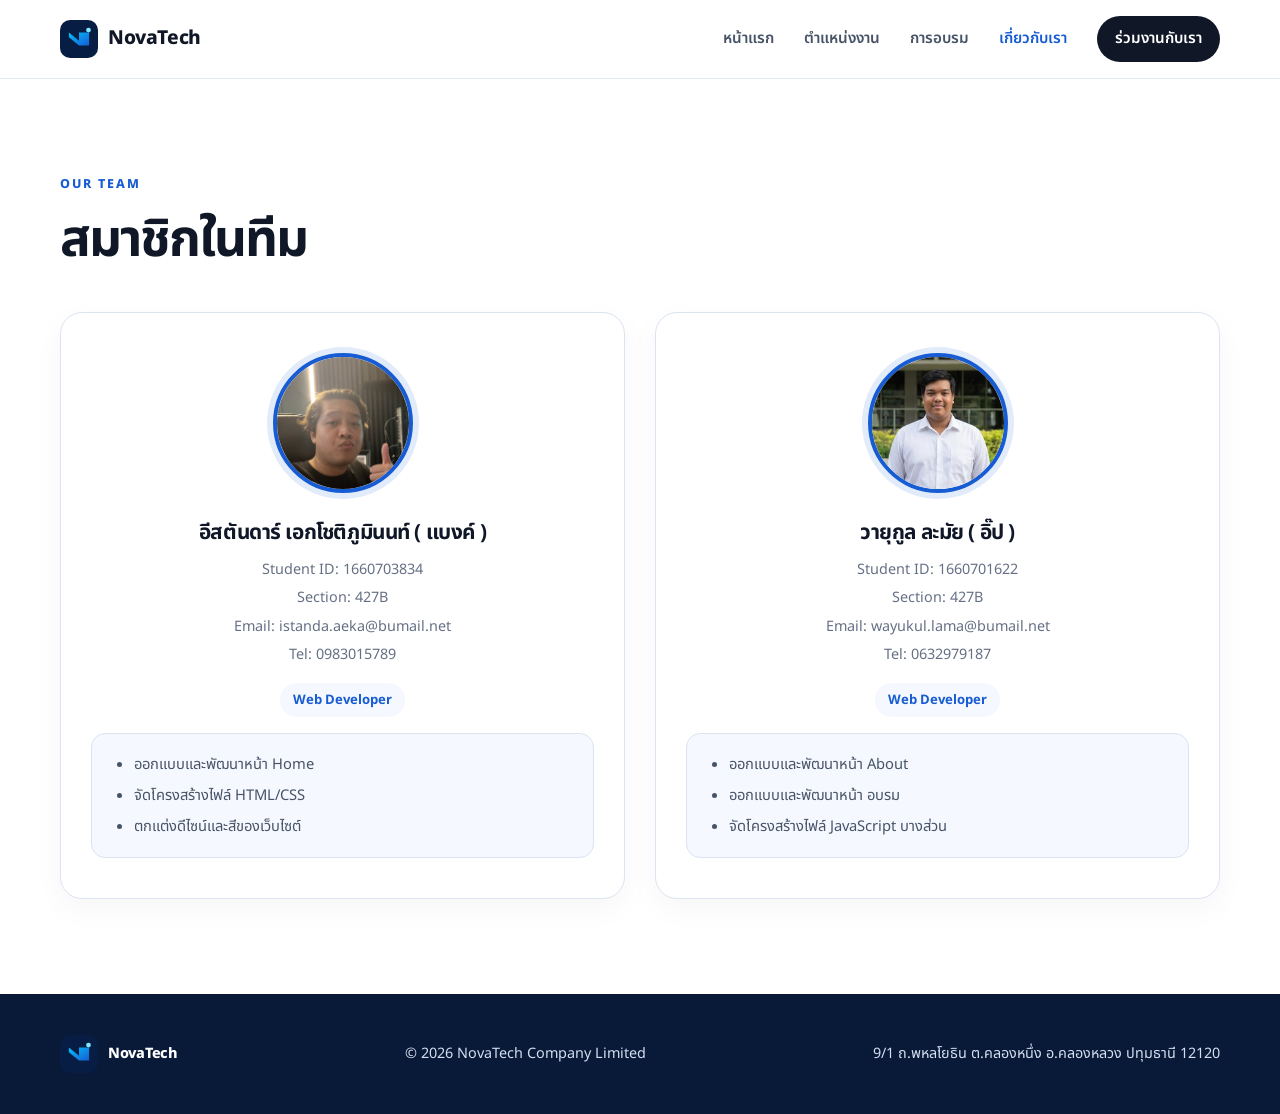
==== about.html @ ec8a16d6 "first commit" ====
<!DOCTYPE html>
<html lang="th">
<head>
  <meta charset="UTF-8">
  <meta name="viewport" content="width=device-width, initial-scale=1.0">
  <meta name="description" content="รู้จักบริษัท NovaTech และวัฒนธรรมการทำงาน">
  <title>เกี่ยวกับเรา | NovaTech Careers</title>
  <link rel="icon" href="images/logo.svg" type="image/svg+xml">
  <link rel="stylesheet" href="css/style.css">
</head>
<body>
  <header class="site-header">
    <nav class="navbar container" aria-label="เมนูหลัก">
      <a class="brand" href="index.html">
        <img src="images/logo.svg" alt="โลโก้ NovaTech">
        <span>NovaTech</span></a>
        <button class="menu-toggle" type="button" aria-expanded="false" aria-controls="main-menu">เมนู</button>
        <div class="nav-links" id="main-menu"><a href="index.html">หน้าแรก</a>
          <a href="jobs.html">ตำแหน่งงาน</a>
          <a href="news.html">การอบรม</a>
          <a class="active" href="about.html">เกี่ยวกับเรา</a>
          <a class="nav-cta" href="jobs.html">ร่วมงานกับเรา</a>
        </div>
      </nav>
    </header>
  <main>
    <section class="section">
  <div class="container">
    <div class="section-heading">
      <div>
        <p class="eyebrow">OUR TEAM</p>
        <h2>สมาชิกในทีม</h2>
      </div>
    </div>

    <div class="members-grid">
      <!-- สมาชิกคนที่ 1 -->
      <article class="member-card">
        <div class="member-avatar">
          <img src="images/Mypic1.jpg" alt="รูปโปรไฟล์ นาย Bank">
        </div>
        <h3>อีสตันดาร์ เอกโชติภูมินนท์ ( แบงค์ )</h3>
        <p class="member-meta">Student ID: 1660703834</p>
        <p class="member-meta">Section: 427B</p>
        <p class="member-meta">Email: istanda.aeka@bumail.net</p>
        <p class="member-meta">Tel: 0983015789</p>
        <div class="member-role">
          <span class="pill">Web Developer</span>
        </div>
        <div class="member-tasks">
          <ul>
            <li>ออกแบบและพัฒนาหน้า Home</li>
            <li>จัดโครงสร้างไฟล์ HTML/CSS</li>
            <li>ตกแต่งดีไซน์และสีของเว็บไซต์</li>
          </ul>
        </div>
      </article>

      <!-- สมาชิกคนที่ 2 -->
      <article class="member-card">
        <div class="member-avatar">
          <img src="images/IPPO1.jpg" alt="รูปโปรไฟล์ นาย IPPO">
        </div>
        <h3>วายุกูล ละมัย ( อิ๊ป )</h3>
        <p class="member-meta">Student ID: 1660701622</p>
        <p class="member-meta">Section: 427B</p>
        <p class="member-meta">Email: wayukul.lama@bumail.net</p>
        <p class="member-meta">Tel: 0632979187</p>
        <div class="member-role">
          <span class="pill">Web Developer</span>
        </div>
        <div class="member-tasks">
          <ul>
            <li>ออกแบบและพัฒนาหน้า About</li>
            <li>ออกแบบและพัฒนาหน้า อบรม</li>
            <li>จัดโครงสร้างไฟล์ JavaScript บางส่วน</li>
          </ul>
        </div>
      </article>
    </div>
  </div>
</section>
</main>
  <footer class="site-footer">
    <div class="container footer-inner">
      <a class="brand light" href="index.html">
        <img src="images/logo.svg" alt="">
        <span>NovaTech</span>
      </a>
      <p>© 2026 NovaTech Company Limited</p>
      <a href="mailto:careers@novatech.co.th">9/1 ถ.พหลโยธิน ต.คลองหนึ่ง อ.คลองหลวง ปทุมธานี 12120</a>
    </div>
  </footer>
</body></html>
---- css/style.css ----
@import url('https://fonts.googleapis.com/css2?family=Noto+Sans+Thai:wght@400;500;600;700;800&display=swap');
:root{--ink:#101828;--muted:#667085;--blue:#175cd3;--blue-dark:#0b3b91;--cyan:#00c2ff;--surface:#f5f8ff;--line:#dbe4f0;--white:#fff;--radius:22px;--shadow:0 22px 60px rgba(19,53,107,.12)}
*{box-sizing:border-box}html{scroll-behavior:smooth}body{margin:0;color:var(--ink);background:#fff;font-family:'Noto Sans Thai',system-ui,sans-serif;font-size:16px;line-height:1.7}a{color:inherit;text-decoration:none}img{display:block;max-width:100%}.container{width:min(1160px,calc(100% - 40px));margin-inline:auto}.site-header{position:sticky;top:0;z-index:20;background:rgba(255,255,255,.94);border-bottom:1px solid rgba(219,228,240,.8);backdrop-filter:blur(16px)}.navbar{height:78px;display:flex;align-items:center;justify-content:space-between}.brand{display:flex;align-items:center;gap:10px;font-size:1.2rem;font-weight:800;letter-spacing:-.02em}.brand img{width:38px;height:38px}.nav-links{display:flex;align-items:center;gap:30px}.nav-links>a{font-size:.95rem;font-weight:600;color:#475467;transition:.2s}.nav-links>a:hover,.nav-links>a.active{color:var(--blue)}.nav-cta{padding:10px 18px;background:var(--ink);color:#fff!important;border-radius:99px}.menu-toggle{display:none;border:1px solid var(--line);background:#fff;border-radius:10px;padding:8px 12px;font:inherit}.hero{min-height:680px;display:grid;grid-template-columns:1.03fr .97fr;align-items:center;gap:60px;padding-block:70px}.eyebrow{margin:0 0 16px;color:var(--blue);font-size:.78rem;font-weight:800;letter-spacing:.16em}.hero h1,.page-hero h1{margin:0;font-size:clamp(3rem,5.6vw,5.35rem);line-height:1.1;letter-spacing:-.055em}.hero h1 span{color:var(--blue)}.hero-text{max-width:600px;margin:26px 0;color:var(--muted);font-size:1.12rem}.hero-actions{display:flex;align-items:center;gap:26px}.button{display:inline-flex;align-items:center;justify-content:center;gap:12px;min-height:50px;padding:12px 22px;border:0;border-radius:12px;font:inherit;font-weight:700;cursor:pointer;transition:transform .2s,box-shadow .2s}.button:hover{transform:translateY(-2px)}.primary{background:var(--blue);color:#fff;box-shadow:0 10px 25px rgba(23,92,211,.2)}.text-link{color:var(--blue);font-weight:700}.stats{display:flex;gap:34px;margin-top:54px;padding-top:24px;border-top:1px solid var(--line)}.stats div{display:grid}.stats strong{font-size:1.35rem}.stats span{font-size:.82rem;color:var(--muted)}.hero-visual{position:relative;padding:22px}.hero-visual:before{content:"";position:absolute;inset:8% 0;border-radius:48% 42% 52% 40%;background:#e8f1ff;transform:rotate(-5deg)}.hero-visual img{position:relative;width:100%;filter:drop-shadow(0 30px 35px rgba(8,53,133,.12))}.floating-card{position:absolute;left:-5%;bottom:13%;display:flex;align-items:center;gap:12px;padding:14px 18px;background:rgba(255,255,255,.95);border:1px solid #e6edf7;border-radius:16px;box-shadow:var(--shadow)}.floating-card div{display:grid}.floating-card small{color:var(--muted)}.floating-card strong{font-size:.95rem}.pulse{width:12px;height:12px;border-radius:50%;background:#12b76a;box-shadow:0 0 0 6px rgba(18,183,106,.14)}.section{padding-block:95px}.technology,.culture{background:var(--surface)}.section-heading{display:flex;align-items:end;justify-content:space-between;gap:40px;margin-bottom:40px}.section-heading h2,.story h2,.cta-section h2{margin:0;font-size:clamp(2rem,4vw,3.2rem);line-height:1.18;letter-spacing:-.04em}.section-heading>p{max-width:520px;margin:0;color:var(--muted)}.feature-grid{display:grid;grid-template-columns:repeat(3,1fr);gap:20px}.feature-card{min-height:290px;padding:30px;border:1px solid var(--line);border-radius:var(--radius);background:#fff}.feature-card.featured{background:var(--blue);color:#fff;border-color:var(--blue);transform:translateY(-10px);box-shadow:var(--shadow)}.feature-number{display:block;color:var(--blue);font-weight:800}.featured .feature-number{color:#aeeeff}.feature-card h3{margin:60px 0 12px;font-size:1.35rem}.feature-card p{margin:0;color:var(--muted)}.featured p{color:#dceaff}.job-list{border-top:1px solid var(--line)}.job-row{display:grid;grid-template-columns:64px 1.5fr 1fr 48px;align-items:center;gap:24px;padding:25px 10px;border-bottom:1px solid var(--line)}.job-icon{display:grid;place-items:center;width:52px;height:52px;border-radius:14px;background:#e9f1ff;color:var(--blue);font-weight:800}.job-row h3{margin:0 0 3px;font-size:1.15rem}.job-row p,.job-meta span{margin:0;color:var(--muted);font-size:.92rem}.job-meta{display:grid}.circle-link{display:grid;place-items:center;width:44px;height:44px;border:1px solid var(--line);border-radius:50%;color:var(--blue);font-weight:800;transition:.2s}.circle-link:hover{background:var(--blue);color:#fff}.site-footer{background:#081a38;color:#d5def0}.footer-inner{min-height:120px;display:flex;align-items:center;justify-content:space-between;gap:25px}.site-footer p,.site-footer a{font-size:.9rem}.brand.light{color:#fff}.page-hero{padding:105px 0 90px;background:linear-gradient(135deg,#071d43,#0b3b91);color:#fff}.page-hero .eyebrow{color:#65d9ff}.page-hero h1{font-size:clamp(2.8rem,5vw,4.7rem)}.page-hero .narrow>p:last-child{max-width:700px;margin:25px 0 0;color:#c9d8f1;font-size:1.1rem}.narrow{width:min(900px,calc(100% - 40px))}.position-grid{display:grid;gap:26px}.position-card{padding:38px;border:1px solid var(--line);border-radius:var(--radius);box-shadow:0 12px 40px rgba(16,24,40,.05)}.position-top{display:flex;align-items:center;justify-content:space-between}.job-icon.large{width:64px;height:64px;font-size:1.08rem}.pill{padding:7px 13px;border-radius:99px;background:var(--surface);color:var(--blue);font-size:.82rem;font-weight:700}.position-card h2{margin:24px 0 8px;font-size:1.7rem}.position-card>p{max-width:780px;color:var(--muted)}.position-card h3{font-size:1rem;margin-top:25px}.position-card ul{padding-left:23px;color:#475467}.card-footer{display:flex;align-items:center;justify-content:space-between;gap:25px;margin-top:28px;padding-top:24px;border-top:1px solid var(--line)}.card-footer>div{display:grid}.card-footer span{color:var(--muted);font-size:.9rem}.story{display:grid;grid-template-columns:1fr 1fr;gap:80px}.story p{margin-top:0;color:var(--muted);font-size:1.05rem}.cta-section{margin-block:80px;padding:52px 60px;display:flex;align-items:center;justify-content:space-between;gap:30px;border-radius:28px;background:var(--blue);color:#fff}.cta-section .eyebrow{color:#aeeeff}.light-button{background:#fff;color:var(--blue)}.application-layout{display:grid;grid-template-columns:.85fr 1.15fr;gap:70px;padding-block:70px}.application-intro{padding-top:10px}.back-link{display:inline-block;margin-bottom:50px;color:var(--muted);font-weight:600}.application-intro h1{margin:0;font-size:clamp(2.5rem,4.2vw,4rem);line-height:1.18;letter-spacing:-.045em}.application-intro h1 span{color:var(--blue)}.application-intro>p:not(.eyebrow){color:var(--muted)}.process{margin-top:44px;display:grid;gap:18px}.process>div{display:flex;gap:16px;align-items:flex-start}.process>div>span{display:grid;place-items:center;flex:0 0 35px;height:35px;border-radius:50%;background:#e9f1ff;color:var(--blue);font-weight:800}.process p{display:grid;margin:0}.process small{color:var(--muted)}.form-card{padding:40px;border:1px solid var(--line);border-radius:var(--radius);box-shadow:var(--shadow)}.form-heading{display:flex;align-items:center;justify-content:space-between;margin-bottom:30px;padding-bottom:22px;border-bottom:1px solid var(--line)}.form-heading span{font-size:1.4rem;font-weight:800}.form-heading p{margin:0;color:var(--muted);font-size:.85rem}.form-grid{display:grid;grid-template-columns:1fr 1fr;gap:18px}.field{margin-bottom:20px}.field label{display:block;margin-bottom:7px;font-size:.92rem;font-weight:700}.field input,.field select,.field textarea{width:100%;padding:13px 14px;border:1px solid #cbd5e1;border-radius:10px;background:#fff;color:var(--ink);font:inherit;outline:none}.field textarea{resize:vertical}.field input:focus,.field select:focus,.field textarea:focus{border-color:var(--blue);box-shadow:0 0 0 3px rgba(23,92,211,.1)}.field.invalid input,.field.invalid select{border-color:#d92d20}.error{display:block;min-height:18px;margin-top:3px;color:#d92d20;font-size:.78rem}.checkbox{display:flex;align-items:flex-start;gap:10px;font-size:.9rem;color:#475467}.checkbox input{width:18px;height:18px;margin-top:4px;accent-color:var(--blue)}.submit-button{width:100%;margin-top:16px}.form-note{text-align:center;color:var(--muted);font-size:.78rem}.success-message{text-align:center;padding:55px 10px}.success-icon{display:grid;place-items:center;width:70px;height:70px;margin:0 auto 22px;border-radius:50%;background:#dcfae6;color:#079455;font-size:2rem;font-weight:800}.success-message h2{margin:0;font-size:1.8rem}.success-message p{color:var(--muted);margin-bottom:25px}
@media(max-width:850px){.menu-toggle{display:block}.nav-links{display:none;position:absolute;top:78px;left:20px;right:20px;flex-direction:column;align-items:stretch;gap:0;padding:12px;background:#fff;border:1px solid var(--line);border-radius:14px;box-shadow:var(--shadow)}.nav-links.open{display:flex}.nav-links>a{padding:12px}.nav-cta{text-align:center;margin-top:6px}.hero{grid-template-columns:1fr;min-height:auto;padding-top:60px}.hero-visual{max-width:560px;margin:auto}.feature-grid{grid-template-columns:1fr}.feature-card.featured{transform:none}.job-row{grid-template-columns:55px 1fr 45px}.job-meta{display:none}.section-heading{align-items:flex-start;flex-direction:column}.story,.application-layout{grid-template-columns:1fr;gap:35px}.application-layout{padding-top:35px}.back-link{margin-bottom:35px}.cta-section{padding:40px;align-items:flex-start;flex-direction:column}.footer-inner{padding-block:30px;flex-direction:column;justify-content:center}.card-footer{align-items:flex-start;flex-direction:column}}
@media(max-width:560px){.container{width:min(100% - 28px,1160px)}.navbar{height:68px}.nav-links{top:68px;left:14px;right:14px}.hero{padding-block:45px;gap:25px}.hero h1{font-size:2.65rem}.stats{gap:20px;justify-content:space-between}.stats strong{font-size:1.1rem}.stats span{font-size:.72rem}.floating-card{left:0}.section{padding-block:65px}.job-row{grid-template-columns:50px 1fr 40px;gap:12px;padding-inline:0}.job-row p{display:none}.position-card{padding:24px}.card-footer .button{width:100%}.form-card{padding:24px 18px}.form-grid{grid-template-columns:1fr;gap:0}.form-heading{align-items:flex-start;flex-direction:column}.cta-section{margin-block:40px;padding:30px 24px}}
@media(prefers-reduced-motion:reduce){html{scroll-behavior:auto}*{transition:none!important}}


.news-grid {
      display: grid;
      grid-template-columns: repeat(2, 1fr);
      gap: 30px;
    }
    .news-card {
      background: var(--white);
      border: 1px solid var(--line);
      border-radius: var(--radius);
      overflow: hidden;
      display: flex;
      flex-direction: column;
      box-shadow: 0 10px 30px rgba(16, 24, 40, 0.04);
      transition: transform 0.25s ease, box-shadow 0.25s ease, border-color 0.25s ease;
    }
    .news-card:hover {
      transform: translateY(-6px);
      box-shadow: var(--shadow);
      border-color: #cbd5e1;
    }
    .news-thumbnail {
      width: 100%;
      height: 240px;
      overflow: hidden;
      position: relative;
    }
    .news-thumbnail img {
      width: 100%;
      height: 100%;
      object-fit: cover;
      transition: transform 0.4s ease;
    }
    .news-card:hover .news-thumbnail img {
      transform: scale(1.04);
    }
    .news-badge {
      position: absolute;
      top: 18px;
      left: 18px;
      padding: 6px 14px;
      border-radius: 99px;
      background: rgba(255, 255, 255, 0.92);
      color: var(--blue);
      font-size: 0.78rem;
      font-weight: 700;
      backdrop-filter: blur(8px);
      box-shadow: 0 4px 12px rgba(0, 0, 0, 0.06);
    }
    .news-content {
      padding: 30px;
      display: flex;
      flex-direction: column;
      flex-grow: 1;
    }
    .news-meta {
      font-size: 0.85rem;
      color: var(--muted);
      margin-bottom: 10px;
      display: flex;
      align-items: center;
      gap: 12px;
    }
    .news-card h3 {
      margin: 0 0 14px;
      font-size: 1.35rem;
      line-height: 1.35;
      letter-spacing: -0.02em;
    }
    .news-card p {
      margin: 0 0 24px;
      color: var(--muted);
      font-size: 0.98rem;
      line-height: 1.6;
      flex-grow: 1;
    }
    .news-footer {
      border-top: 1px solid var(--line);
      padding-top: 20px;
      margin-top: auto;
      display: flex;
      align-items: center;
      justify-content: space-between;
    }
    @media (max-width: 850px) {
      .news-grid { grid-template-columns: 1fr; }
      .news-thumbnail { height: 210px; }
      .news-content { padding: 24px; }
    }

        .detail-card {
      background: var(--white);
      border: 1px solid var(--line);
      border-radius: var(--radius);
      padding: 40px;
      box-shadow: var(--shadow);
      margin-top: -60px;
      position: relative;
      z-index: 2;
    }
    .detail-cover {
      width: 100%;
      height: 380px;
      border-radius: calc(var(--radius) - 6px);
      overflow: hidden;
      margin-bottom: 35px;
    }
    .detail-cover img {
      width: 100%;
      height: 100%;
      object-fit: cover;
    }
    .meta-tags {
      display: flex;
      gap: 12px;
      align-items: center;
      margin-bottom: 16px;
    }
    .syllabus-box {
      background: var(--surface);
      border: 1px solid var(--line);
      border-radius: 16px;
      padding: 24px;
      margin: 30px 0;
    }
    .syllabus-box ul {
      margin: 10px 0 0;
      padding-left: 20px;
      color: var(--ink);
    }
    .syllabus-box li {
      margin-bottom: 8px;
    }
    .action-bar {
      display: flex;
      justify-content: space-between;
      align-items: center;
      border-top: 1px solid var(--line);
      padding-top: 30px;
      margin-top: 40px;
      flex-wrap: wrap;
      gap: 20px;
    }

    /* Modal แจ้งเตือน */
    .modal-overlay {
      position: fixed;
      inset: 0;
      background: rgba(16, 24, 40, 0.6);
      backdrop-filter: blur(4px);
      display: none;
      place-items: center;
      z-index: 100;
      opacity: 0;
      transition: opacity 0.25s ease;
    }
    .modal-overlay.active {
      display: grid;
      opacity: 1;
    }
    .modal-card {
      background: var(--white);
      border-radius: var(--radius);
      padding: 40px 30px;
      max-width: 460px;
      width: 90%;
      text-align: center;
      box-shadow: var(--shadow);
      transform: scale(0.95);
      transition: transform 0.25s ease;
    }
    .modal-overlay.active .modal-card {
      transform: scale(1);
    }
    .modal-card h3 {
      margin: 16px 0 8px;
      font-size: 1.5rem;
    }
    .modal-card p {
      color: var(--muted);
      margin: 0 0 25px;
    }

    
  .members-grid {
    display: grid;
    grid-template-columns: repeat(2, 1fr);
    gap: 30px;
  }

  .member-card {
    background: var(--white);
    border: 1px solid var(--line);
    border-radius: var(--radius);
    padding: 40px 30px;
    box-shadow: 0 10px 30px rgba(16, 24, 40, 0.04);
    display: flex;
    flex-direction: column;
    align-items: center;
    text-align: center;
    transition: transform 0.25s ease, box-shadow 0.25s ease;
  }

  .member-card:hover {
    transform: translateY(-6px);
    box-shadow: var(--shadow);
    border-color: #cbd5e1;
  }

  .member-avatar {
    width: 140px;
    height: 140px;
    border-radius: 50%;
    border: 4px solid var(--blue);
    box-shadow: 0 0 0 6px rgba(23, 92, 211, 0.12);
    overflow: hidden;
    margin-bottom: 22px;
  }

  .member-avatar img {
    width: 100%;
    height: 100%;
    object-fit: cover;
  }

  .member-card h3 {
    margin: 0 0 6px;
    font-size: 1.3rem;
    letter-spacing: -0.02em;
  }

  .member-meta {
    font-size: 0.9rem;
    color: var(--muted);
    margin: 2px 0;
  }

  .member-role {
    margin: 16px 0 20px;
  }

  .member-tasks {
    width: 100%;
    text-align: left;
    background: var(--surface);
    border: 1px solid var(--line);
    border-radius: 14px;
    padding: 18px 22px;
    margin: 0;
  }

  .member-tasks ul {
    margin: 0;
    padding-left: 20px;
    color: #475467;
    font-size: 0.92rem;
  }

  .member-tasks li {
    margin-bottom: 6px;
  }

  .member-tasks li:last-child {
    margin-bottom: 0;
  }

  @media (max-width: 850px) {
    .members-grid {
      grid-template-columns: 1fr;
    }
  }
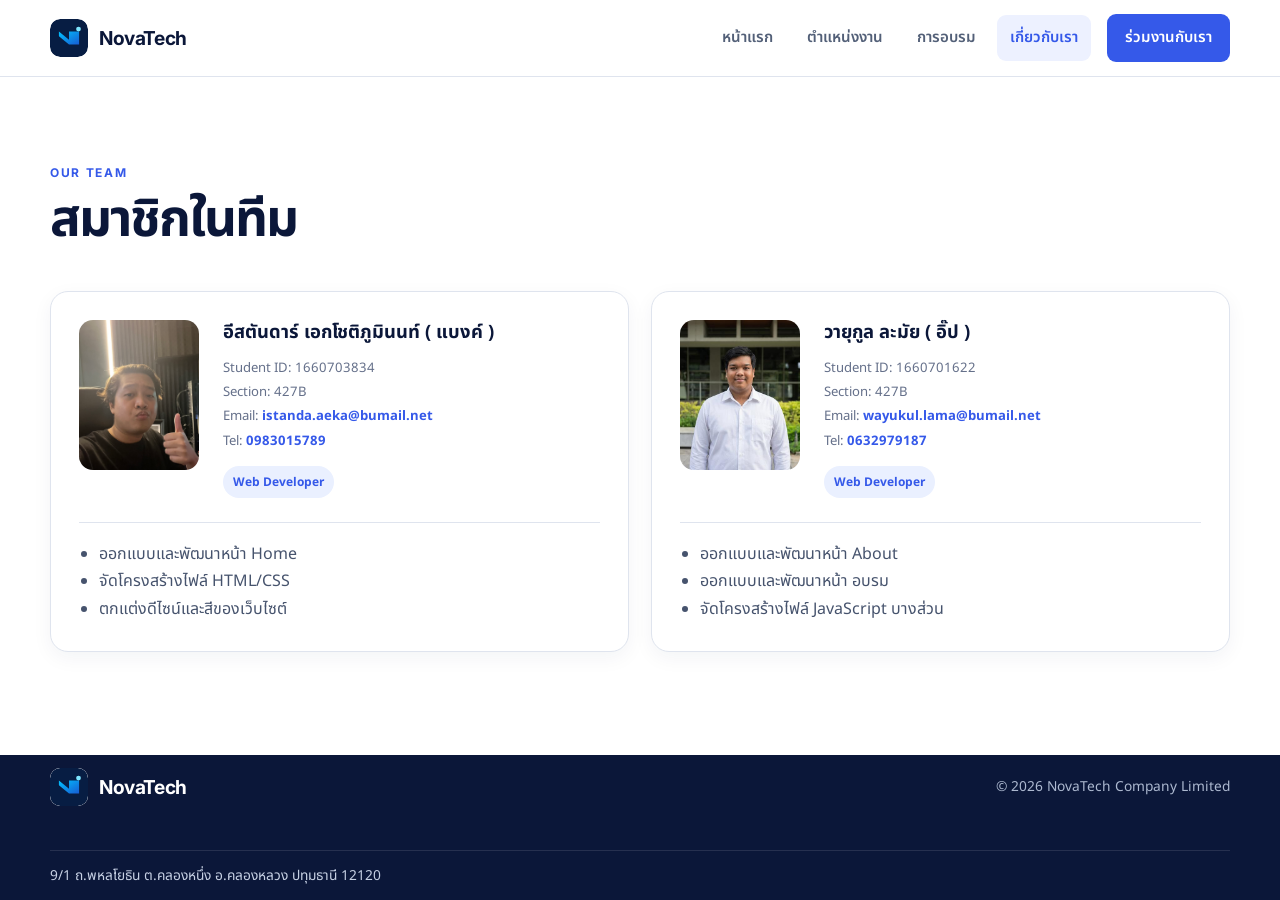
==== commit 6b979727: "2.0" ====
--- a/about.html
+++ b/about.html
@@ -42,8 +42,12 @@
         <h3>อีสตันดาร์ เอกโชติภูมินนท์ ( แบงค์ )</h3>
         <p class="member-meta">Student ID: 1660703834</p>
         <p class="member-meta">Section: 427B</p>
-        <p class="member-meta">Email: istanda.aeka@bumail.net</p>
-        <p class="member-meta">Tel: 0983015789</p>
+        <p class="member-meta">
+          Email: <a href="https://mail.google.com/mail/?view=cm&fs=1&to=istanda.aeka@bumail.net" target="_blank" rel="noopener noreferrer" class="text-link">istanda.aeka@bumail.net</a>
+        </p>
+        <p class="member-meta">
+          Tel: <a href="tel:0983015789" class="text-link">0983015789</a>
+        </p>
         <div class="member-role">
           <span class="pill">Web Developer</span>
         </div>
@@ -64,8 +68,12 @@
         <h3>วายุกูล ละมัย ( อิ๊ป )</h3>
         <p class="member-meta">Student ID: 1660701622</p>
         <p class="member-meta">Section: 427B</p>
-        <p class="member-meta">Email: wayukul.lama@bumail.net</p>
-        <p class="member-meta">Tel: 0632979187</p>
+        <p class="member-meta">
+          Email: <a href="https://mail.google.com/mail/?view=cm&fs=1&to=wayukul.lama@bumail.net" target="_blank" rel="noopener noreferrer" class="text-link">wayukul.lama@bumail.net</a>
+        </p>
+        <p class="member-meta">
+          Tel: <a href="tel:0632979187" class="text-link">0632979187</a>
+        </p>
         <div class="member-role">
           <span class="pill">Web Developer</span>
         </div>
@@ -91,4 +99,5 @@
       <a href="mailto:careers@novatech.co.th">9/1 ถ.พหลโยธิน ต.คลองหนึ่ง อ.คลองหลวง ปทุมธานี 12120</a>
     </div>
   </footer>
+  <script src="js/main.js"></script>
 </body></html>
--- a/css/style.css
+++ b/css/style.css
@@ -1,278 +1,59 @@
-@import url('https://fonts.googleapis.com/css2?family=Noto+Sans+Thai:wght@400;500;600;700;800&display=swap');
-:root{--ink:#101828;--muted:#667085;--blue:#175cd3;--blue-dark:#0b3b91;--cyan:#00c2ff;--surface:#f5f8ff;--line:#dbe4f0;--white:#fff;--radius:22px;--shadow:0 22px 60px rgba(19,53,107,.12)}
-*{box-sizing:border-box}html{scroll-behavior:smooth}body{margin:0;color:var(--ink);background:#fff;font-family:'Noto Sans Thai',system-ui,sans-serif;font-size:16px;line-height:1.7}a{color:inherit;text-decoration:none}img{display:block;max-width:100%}.container{width:min(1160px,calc(100% - 40px));margin-inline:auto}.site-header{position:sticky;top:0;z-index:20;background:rgba(255,255,255,.94);border-bottom:1px solid rgba(219,228,240,.8);backdrop-filter:blur(16px)}.navbar{height:78px;display:flex;align-items:center;justify-content:space-between}.brand{display:flex;align-items:center;gap:10px;font-size:1.2rem;font-weight:800;letter-spacing:-.02em}.brand img{width:38px;height:38px}.nav-links{display:flex;align-items:center;gap:30px}.nav-links>a{font-size:.95rem;font-weight:600;color:#475467;transition:.2s}.nav-links>a:hover,.nav-links>a.active{color:var(--blue)}.nav-cta{padding:10px 18px;background:var(--ink);color:#fff!important;border-radius:99px}.menu-toggle{display:none;border:1px solid var(--line);background:#fff;border-radius:10px;padding:8px 12px;font:inherit}.hero{min-height:680px;display:grid;grid-template-columns:1.03fr .97fr;align-items:center;gap:60px;padding-block:70px}.eyebrow{margin:0 0 16px;color:var(--blue);font-size:.78rem;font-weight:800;letter-spacing:.16em}.hero h1,.page-hero h1{margin:0;font-size:clamp(3rem,5.6vw,5.35rem);line-height:1.1;letter-spacing:-.055em}.hero h1 span{color:var(--blue)}.hero-text{max-width:600px;margin:26px 0;color:var(--muted);font-size:1.12rem}.hero-actions{display:flex;align-items:center;gap:26px}.button{display:inline-flex;align-items:center;justify-content:center;gap:12px;min-height:50px;padding:12px 22px;border:0;border-radius:12px;font:inherit;font-weight:700;cursor:pointer;transition:transform .2s,box-shadow .2s}.button:hover{transform:translateY(-2px)}.primary{background:var(--blue);color:#fff;box-shadow:0 10px 25px rgba(23,92,211,.2)}.text-link{color:var(--blue);font-weight:700}.stats{display:flex;gap:34px;margin-top:54px;padding-top:24px;border-top:1px solid var(--line)}.stats div{display:grid}.stats strong{font-size:1.35rem}.stats span{font-size:.82rem;color:var(--muted)}.hero-visual{position:relative;padding:22px}.hero-visual:before{content:"";position:absolute;inset:8% 0;border-radius:48% 42% 52% 40%;background:#e8f1ff;transform:rotate(-5deg)}.hero-visual img{position:relative;width:100%;filter:drop-shadow(0 30px 35px rgba(8,53,133,.12))}.floating-card{position:absolute;left:-5%;bottom:13%;display:flex;align-items:center;gap:12px;padding:14px 18px;background:rgba(255,255,255,.95);border:1px solid #e6edf7;border-radius:16px;box-shadow:var(--shadow)}.floating-card div{display:grid}.floating-card small{color:var(--muted)}.floating-card strong{font-size:.95rem}.pulse{width:12px;height:12px;border-radius:50%;background:#12b76a;box-shadow:0 0 0 6px rgba(18,183,106,.14)}.section{padding-block:95px}.technology,.culture{background:var(--surface)}.section-heading{display:flex;align-items:end;justify-content:space-between;gap:40px;margin-bottom:40px}.section-heading h2,.story h2,.cta-section h2{margin:0;font-size:clamp(2rem,4vw,3.2rem);line-height:1.18;letter-spacing:-.04em}.section-heading>p{max-width:520px;margin:0;color:var(--muted)}.feature-grid{display:grid;grid-template-columns:repeat(3,1fr);gap:20px}.feature-card{min-height:290px;padding:30px;border:1px solid var(--line);border-radius:var(--radius);background:#fff}.feature-card.featured{background:var(--blue);color:#fff;border-color:var(--blue);transform:translateY(-10px);box-shadow:var(--shadow)}.feature-number{display:block;color:var(--blue);font-weight:800}.featured .feature-number{color:#aeeeff}.feature-card h3{margin:60px 0 12px;font-size:1.35rem}.feature-card p{margin:0;color:var(--muted)}.featured p{color:#dceaff}.job-list{border-top:1px solid var(--line)}.job-row{display:grid;grid-template-columns:64px 1.5fr 1fr 48px;align-items:center;gap:24px;padding:25px 10px;border-bottom:1px solid var(--line)}.job-icon{display:grid;place-items:center;width:52px;height:52px;border-radius:14px;background:#e9f1ff;color:var(--blue);font-weight:800}.job-row h3{margin:0 0 3px;font-size:1.15rem}.job-row p,.job-meta span{margin:0;color:var(--muted);font-size:.92rem}.job-meta{display:grid}.circle-link{display:grid;place-items:center;width:44px;height:44px;border:1px solid var(--line);border-radius:50%;color:var(--blue);font-weight:800;transition:.2s}.circle-link:hover{background:var(--blue);color:#fff}.site-footer{background:#081a38;color:#d5def0}.footer-inner{min-height:120px;display:flex;align-items:center;justify-content:space-between;gap:25px}.site-footer p,.site-footer a{font-size:.9rem}.brand.light{color:#fff}.page-hero{padding:105px 0 90px;background:linear-gradient(135deg,#071d43,#0b3b91);color:#fff}.page-hero .eyebrow{color:#65d9ff}.page-hero h1{font-size:clamp(2.8rem,5vw,4.7rem)}.page-hero .narrow>p:last-child{max-width:700px;margin:25px 0 0;color:#c9d8f1;font-size:1.1rem}.narrow{width:min(900px,calc(100% - 40px))}.position-grid{display:grid;gap:26px}.position-card{padding:38px;border:1px solid var(--line);border-radius:var(--radius);box-shadow:0 12px 40px rgba(16,24,40,.05)}.position-top{display:flex;align-items:center;justify-content:space-between}.job-icon.large{width:64px;height:64px;font-size:1.08rem}.pill{padding:7px 13px;border-radius:99px;background:var(--surface);color:var(--blue);font-size:.82rem;font-weight:700}.position-card h2{margin:24px 0 8px;font-size:1.7rem}.position-card>p{max-width:780px;color:var(--muted)}.position-card h3{font-size:1rem;margin-top:25px}.position-card ul{padding-left:23px;color:#475467}.card-footer{display:flex;align-items:center;justify-content:space-between;gap:25px;margin-top:28px;padding-top:24px;border-top:1px solid var(--line)}.card-footer>div{display:grid}.card-footer span{color:var(--muted);font-size:.9rem}.story{display:grid;grid-template-columns:1fr 1fr;gap:80px}.story p{margin-top:0;color:var(--muted);font-size:1.05rem}.cta-section{margin-block:80px;padding:52px 60px;display:flex;align-items:center;justify-content:space-between;gap:30px;border-radius:28px;background:var(--blue);color:#fff}.cta-section .eyebrow{color:#aeeeff}.light-button{background:#fff;color:var(--blue)}.application-layout{display:grid;grid-template-columns:.85fr 1.15fr;gap:70px;padding-block:70px}.application-intro{padding-top:10px}.back-link{display:inline-block;margin-bottom:50px;color:var(--muted);font-weight:600}.application-intro h1{margin:0;font-size:clamp(2.5rem,4.2vw,4rem);line-height:1.18;letter-spacing:-.045em}.application-intro h1 span{color:var(--blue)}.application-intro>p:not(.eyebrow){color:var(--muted)}.process{margin-top:44px;display:grid;gap:18px}.process>div{display:flex;gap:16px;align-items:flex-start}.process>div>span{display:grid;place-items:center;flex:0 0 35px;height:35px;border-radius:50%;background:#e9f1ff;color:var(--blue);font-weight:800}.process p{display:grid;margin:0}.process small{color:var(--muted)}.form-card{padding:40px;border:1px solid var(--line);border-radius:var(--radius);box-shadow:var(--shadow)}.form-heading{display:flex;align-items:center;justify-content:space-between;margin-bottom:30px;padding-bottom:22px;border-bottom:1px solid var(--line)}.form-heading span{font-size:1.4rem;font-weight:800}.form-heading p{margin:0;color:var(--muted);font-size:.85rem}.form-grid{display:grid;grid-template-columns:1fr 1fr;gap:18px}.field{margin-bottom:20px}.field label{display:block;margin-bottom:7px;font-size:.92rem;font-weight:700}.field input,.field select,.field textarea{width:100%;padding:13px 14px;border:1px solid #cbd5e1;border-radius:10px;background:#fff;color:var(--ink);font:inherit;outline:none}.field textarea{resize:vertical}.field input:focus,.field select:focus,.field textarea:focus{border-color:var(--blue);box-shadow:0 0 0 3px rgba(23,92,211,.1)}.field.invalid input,.field.invalid select{border-color:#d92d20}.error{display:block;min-height:18px;margin-top:3px;color:#d92d20;font-size:.78rem}.checkbox{display:flex;align-items:flex-start;gap:10px;font-size:.9rem;color:#475467}.checkbox input{width:18px;height:18px;margin-top:4px;accent-color:var(--blue)}.submit-button{width:100%;margin-top:16px}.form-note{text-align:center;color:var(--muted);font-size:.78rem}.success-message{text-align:center;padding:55px 10px}.success-icon{display:grid;place-items:center;width:70px;height:70px;margin:0 auto 22px;border-radius:50%;background:#dcfae6;color:#079455;font-size:2rem;font-weight:800}.success-message h2{margin:0;font-size:1.8rem}.success-message p{color:var(--muted);margin-bottom:25px}
-@media(max-width:850px){.menu-toggle{display:block}.nav-links{display:none;position:absolute;top:78px;left:20px;right:20px;flex-direction:column;align-items:stretch;gap:0;padding:12px;background:#fff;border:1px solid var(--line);border-radius:14px;box-shadow:var(--shadow)}.nav-links.open{display:flex}.nav-links>a{padding:12px}.nav-cta{text-align:center;margin-top:6px}.hero{grid-template-columns:1fr;min-height:auto;padding-top:60px}.hero-visual{max-width:560px;margin:auto}.feature-grid{grid-template-columns:1fr}.feature-card.featured{transform:none}.job-row{grid-template-columns:55px 1fr 45px}.job-meta{display:none}.section-heading{align-items:flex-start;flex-direction:column}.story,.application-layout{grid-template-columns:1fr;gap:35px}.application-layout{padding-top:35px}.back-link{margin-bottom:35px}.cta-section{padding:40px;align-items:flex-start;flex-direction:column}.footer-inner{padding-block:30px;flex-direction:column;justify-content:center}.card-footer{align-items:flex-start;flex-direction:column}}
-@media(max-width:560px){.container{width:min(100% - 28px,1160px)}.navbar{height:68px}.nav-links{top:68px;left:14px;right:14px}.hero{padding-block:45px;gap:25px}.hero h1{font-size:2.65rem}.stats{gap:20px;justify-content:space-between}.stats strong{font-size:1.1rem}.stats span{font-size:.72rem}.floating-card{left:0}.section{padding-block:65px}.job-row{grid-template-columns:50px 1fr 40px;gap:12px;padding-inline:0}.job-row p{display:none}.position-card{padding:24px}.card-footer .button{width:100%}.form-card{padding:24px 18px}.form-grid{grid-template-columns:1fr;gap:0}.form-heading{align-items:flex-start;flex-direction:column}.cta-section{margin-block:40px;padding:30px 24px}}
-@media(prefers-reduced-motion:reduce){html{scroll-behavior:auto}*{transition:none!important}}
+@import url('https://fonts.googleapis.com/css2?family=Inter:wght@500;600;700&family=Noto+Sans+Thai:wght@400;500;600;700&display=swap');
 
+:root{
+  --navy:#0b1739;--navy-2:#14244f;--blue:#3559e9;--blue-dark:#2444c7;
+  --teal:#13b8a6;--sky:#eaf0ff;--surface:#f6f8fc;--white:#fff;
+  --text:#17213b;--muted:#65708a;--line:#dfe4ee;--success:#0f9f6e;
+  --danger:#cf3b42;--radius:16px;--shadow:0 14px 36px rgba(24,38,75,.09);
+}
+*{box-sizing:border-box}html{scroll-behavior:smooth}body{min-height:100vh;margin:0;display:flex;flex-direction:column;color:var(--text);background:var(--white);font:16px/1.7 'Noto Sans Thai',system-ui,sans-serif}a{color:inherit;text-decoration:none}img{display:block;max-width:100%}button,input,select,textarea{font:inherit}.container{width:min(1180px,calc(100% - 48px));margin-inline:auto}.narrow{width:min(940px,calc(100% - 48px))}
 
-.news-grid {
-      display: grid;
-      grid-template-columns: repeat(2, 1fr);
-      gap: 30px;
-    }
-    .news-card {
-      background: var(--white);
-      border: 1px solid var(--line);
-      border-radius: var(--radius);
-      overflow: hidden;
-      display: flex;
-      flex-direction: column;
-      box-shadow: 0 10px 30px rgba(16, 24, 40, 0.04);
-      transition: transform 0.25s ease, box-shadow 0.25s ease, border-color 0.25s ease;
-    }
-    .news-card:hover {
-      transform: translateY(-6px);
-      box-shadow: var(--shadow);
-      border-color: #cbd5e1;
-    }
-    .news-thumbnail {
-      width: 100%;
-      height: 240px;
-      overflow: hidden;
-      position: relative;
-    }
-    .news-thumbnail img {
-      width: 100%;
-      height: 100%;
-      object-fit: cover;
-      transition: transform 0.4s ease;
-    }
-    .news-card:hover .news-thumbnail img {
-      transform: scale(1.04);
-    }
-    .news-badge {
-      position: absolute;
-      top: 18px;
-      left: 18px;
-      padding: 6px 14px;
-      border-radius: 99px;
-      background: rgba(255, 255, 255, 0.92);
-      color: var(--blue);
-      font-size: 0.78rem;
-      font-weight: 700;
-      backdrop-filter: blur(8px);
-      box-shadow: 0 4px 12px rgba(0, 0, 0, 0.06);
-    }
-    .news-content {
-      padding: 30px;
-      display: flex;
-      flex-direction: column;
-      flex-grow: 1;
-    }
-    .news-meta {
-      font-size: 0.85rem;
-      color: var(--muted);
-      margin-bottom: 10px;
-      display: flex;
-      align-items: center;
-      gap: 12px;
-    }
-    .news-card h3 {
-      margin: 0 0 14px;
-      font-size: 1.35rem;
-      line-height: 1.35;
-      letter-spacing: -0.02em;
-    }
-    .news-card p {
-      margin: 0 0 24px;
-      color: var(--muted);
-      font-size: 0.98rem;
-      line-height: 1.6;
-      flex-grow: 1;
-    }
-    .news-footer {
-      border-top: 1px solid var(--line);
-      padding-top: 20px;
-      margin-top: auto;
-      display: flex;
-      align-items: center;
-      justify-content: space-between;
-    }
-    @media (max-width: 850px) {
-      .news-grid { grid-template-columns: 1fr; }
-      .news-thumbnail { height: 210px; }
-      .news-content { padding: 24px; }
-    }
+/* Header */
+.site-header{position:sticky;top:0;z-index:50;background:rgba(255,255,255,.96);border-bottom:1px solid var(--line);backdrop-filter:blur(14px)}.navbar{height:76px;display:flex;align-items:center;justify-content:space-between}.brand{display:flex;align-items:center;gap:11px;color:var(--navy);font:700 1.2rem 'Inter','Noto Sans Thai',sans-serif;letter-spacing:-.02em}.brand img{width:38px;height:38px;border-radius:10px}.nav-links{display:flex;align-items:center;gap:8px}.nav-links>a{padding:10px 13px;color:#536078;border-radius:9px;font-size:.94rem;font-weight:600;transition:.2s}.nav-links>a:hover{color:var(--blue);background:var(--sky)}.nav-links>a.active{color:var(--blue);background:#edf1ff}.nav-links>.nav-cta{margin-left:8px;padding:11px 18px;color:#fff;background:var(--blue)}.nav-links>.nav-cta:hover{color:#fff;background:var(--blue-dark)}.menu-toggle{display:none;padding:8px 12px;color:var(--navy);background:#fff;border:1px solid var(--line);border-radius:9px;font-weight:600}
 
-        .detail-card {
-      background: var(--white);
-      border: 1px solid var(--line);
-      border-radius: var(--radius);
-      padding: 40px;
-      box-shadow: var(--shadow);
-      margin-top: -60px;
-      position: relative;
-      z-index: 2;
-    }
-    .detail-cover {
-      width: 100%;
-      height: 380px;
-      border-radius: calc(var(--radius) - 6px);
-      overflow: hidden;
-      margin-bottom: 35px;
-    }
-    .detail-cover img {
-      width: 100%;
-      height: 100%;
-      object-fit: cover;
-    }
-    .meta-tags {
-      display: flex;
-      gap: 12px;
-      align-items: center;
-      margin-bottom: 16px;
-    }
-    .syllabus-box {
-      background: var(--surface);
-      border: 1px solid var(--line);
-      border-radius: 16px;
-      padding: 24px;
-      margin: 30px 0;
-    }
-    .syllabus-box ul {
-      margin: 10px 0 0;
-      padding-left: 20px;
-      color: var(--ink);
-    }
-    .syllabus-box li {
-      margin-bottom: 8px;
-    }
-    .action-bar {
-      display: flex;
-      justify-content: space-between;
-      align-items: center;
-      border-top: 1px solid var(--line);
-      padding-top: 30px;
-      margin-top: 40px;
-      flex-wrap: wrap;
-      gap: 20px;
-    }
+/* Shared */
+.eyebrow{margin:0 0 12px;color:var(--blue);font:700 .75rem 'Inter','Noto Sans Thai',sans-serif;letter-spacing:.14em;text-transform:uppercase}.section{padding-block:88px}.section-heading{display:flex;align-items:flex-end;justify-content:space-between;gap:48px;margin-bottom:40px}.section-heading h2,.story h2,.cta-section h2{margin:0;color:var(--navy);font-size:clamp(2rem,4vw,3.2rem);line-height:1.15;letter-spacing:-.04em}.section-heading>p{max-width:530px;margin:0;color:var(--muted)}.button{min-height:49px;padding:11px 20px;display:inline-flex;align-items:center;justify-content:center;gap:10px;border:1px solid transparent;border-radius:10px;font-weight:700;cursor:pointer;transition:transform .2s,box-shadow .2s,background .2s}.button:hover{transform:translateY(-2px)}.primary{color:#fff;background:var(--blue);box-shadow:0 8px 20px rgba(53,89,233,.22)}.primary:hover{background:var(--blue-dark);box-shadow:0 12px 26px rgba(53,89,233,.28)}.secondary{color:var(--blue);background:#fff;border-color:#cad4ff}.secondary:hover{background:var(--sky)}.text-link{color:var(--blue);font-weight:700}.text-link:hover{text-decoration:underline;text-underline-offset:4px}
 
-    /* Modal แจ้งเตือน */
-    .modal-overlay {
-      position: fixed;
-      inset: 0;
-      background: rgba(16, 24, 40, 0.6);
-      backdrop-filter: blur(4px);
-      display: none;
-      place-items: center;
-      z-index: 100;
-      opacity: 0;
-      transition: opacity 0.25s ease;
-    }
-    .modal-overlay.active {
-      display: grid;
-      opacity: 1;
-    }
-    .modal-card {
-      background: var(--white);
-      border-radius: var(--radius);
-      padding: 40px 30px;
-      max-width: 460px;
-      width: 90%;
-      text-align: center;
-      box-shadow: var(--shadow);
-      transform: scale(0.95);
-      transition: transform 0.25s ease;
-    }
-    .modal-overlay.active .modal-card {
-      transform: scale(1);
-    }
-    .modal-card h3 {
-      margin: 16px 0 8px;
-      font-size: 1.5rem;
-    }
-    .modal-card p {
-      color: var(--muted);
-      margin: 0 0 25px;
-    }
+/* Home */
+.hero{min-height:650px;padding-block:72px;display:grid;grid-template-columns:1.08fr .92fr;align-items:center;gap:66px}.hero-copy{min-width:0}.hero h1,.page-hero h1{margin:0;color:var(--navy);font-size:clamp(3.2rem,6vw,5.6rem);line-height:1.03;letter-spacing:-.065em}.hero h1 span{color:var(--blue)}.hero-text{max-width:640px;margin:25px 0;color:var(--muted);font-size:1.08rem}.hero-actions{display:flex;flex-wrap:wrap;gap:12px}.stats{margin-top:46px;padding-top:22px;display:grid;grid-template-columns:repeat(3,1fr);gap:18px;border-top:1px solid var(--line)}.stats div{display:grid}.stats strong{color:var(--navy);font:700 1.45rem 'Inter',sans-serif}.stats span{color:var(--muted);font-size:.8rem}.hero-visual{position:relative;padding:32px;border-radius:28px;background:linear-gradient(145deg,#edf1ff,#e2fbf7);overflow:hidden}.hero-visual:before,.hero-visual:after{content:'';position:absolute;border-radius:50%;filter:blur(2px)}.hero-visual:before{width:180px;height:180px;right:-40px;top:-50px;background:rgba(53,89,233,.17)}.hero-visual:after{width:130px;height:130px;left:-35px;bottom:-45px;background:rgba(19,184,166,.22)}.hero-visual img{position:relative;z-index:1;width:100%;filter:drop-shadow(0 22px 25px rgba(25,43,94,.16))}.floating-card{position:absolute;z-index:2;left:22px;bottom:22px;padding:13px 16px;display:flex;align-items:center;gap:11px;background:rgba(255,255,255,.96);border:1px solid rgba(255,255,255,.8);border-radius:12px;box-shadow:var(--shadow)}.floating-card div{display:grid}.floating-card small{color:var(--muted);font-size:.72rem}.floating-card strong{color:var(--navy);font-size:.88rem}.pulse{width:9px;height:9px;border-radius:50%;background:var(--success);box-shadow:0 0 0 5px rgba(15,159,110,.12)}
+.technology{background:var(--surface)}.feature-grid{display:grid;grid-template-columns:repeat(3,1fr);gap:20px}.feature-card{min-height:280px;padding:28px;display:flex;flex-direction:column;background:#fff;border:1px solid var(--line);border-radius:var(--radius);box-shadow:0 5px 18px rgba(24,38,75,.04);transition:.25s}.feature-card:hover{transform:translateY(-6px);border-color:#bdc9fb;box-shadow:var(--shadow)}.feature-card.featured{color:#fff;background:var(--navy);border-color:var(--navy)}.feature-number{width:42px;height:42px;display:grid;place-items:center;color:var(--blue);background:var(--sky);border-radius:10px;font:700 .9rem 'Inter',sans-serif}.feature-card.featured .feature-number{color:var(--navy);background:var(--teal)}.feature-card h3{margin:auto 0 10px;color:var(--navy);font-size:1.25rem}.feature-card.featured h3{color:#fff}.feature-card p{margin:0;color:var(--muted)}.feature-card.featured p{color:#bbc5dc}
+.jobs-preview{padding-block:92px}.job-list{display:grid;gap:14px}.job-row{padding:21px 22px;display:grid;grid-template-columns:58px 1.45fr 1fr 46px;align-items:center;gap:20px;background:#fff;border:1px solid var(--line);border-radius:14px;transition:.22s}.job-row:hover{transform:translateY(-3px);border-color:#b9c5f7;box-shadow:0 12px 28px rgba(24,38,75,.08)}.job-icon{width:50px;height:50px;display:grid;place-items:center;color:var(--blue);background:var(--sky);border-radius:12px;font:700 .9rem 'Inter',sans-serif}.job-row h3{margin:0 0 3px;color:var(--navy);font-size:1.12rem}.job-row p,.job-meta span{margin:0;color:var(--muted);font-size:.88rem}.job-meta{display:grid}.circle-link{width:42px;height:42px;display:grid;place-items:center;color:var(--blue);background:#f5f7ff;border:1px solid #d9e0ff;border-radius:11px;font-weight:700;transition:.2s}.circle-link:hover{color:#fff;background:var(--blue);transform:translate(2px,-2px)}
 
-    
-  .members-grid {
-    display: grid;
-    grid-template-columns: repeat(2, 1fr);
-    gap: 30px;
-  }
+/* Home — Technology Career Board */
+.home-page{background:#eef2f7}.home-page .site-header{background:rgba(238,242,247,.94)}
+.home-stage{position:relative;min-height:calc(100vh - 76px);padding:72px 0 64px;color:#fff;background:#07142f;overflow:hidden}.home-stage:before{content:'';position:absolute;inset:0;background-image:linear-gradient(rgba(255,255,255,.035) 1px,transparent 1px),linear-gradient(90deg,rgba(255,255,255,.035) 1px,transparent 1px);background-size:64px 64px;mask-image:linear-gradient(to right,#000,transparent 72%)}.home-stage:after{content:'';position:absolute;right:-170px;top:-220px;width:620px;height:620px;border:1px solid rgba(75,217,200,.18);border-radius:50%;box-shadow:0 0 0 88px rgba(53,89,233,.045),0 0 0 176px rgba(53,89,233,.025)}.home-stage-grid{position:relative;z-index:2;display:grid;grid-template-columns:.82fr 1.18fr;gap:70px;align-items:center}.stage-copy{padding:28px 0}.stage-kicker{display:flex;align-items:center;gap:11px;margin:0 0 32px;color:#9eacc9;font:700 .72rem 'Inter',sans-serif;letter-spacing:.16em}.stage-kicker span{width:30px;height:2px;background:#4bd9c8}.stage-copy h1{margin:0;font-size:clamp(3.5rem,6.3vw,6.7rem);line-height:.94;letter-spacing:-.07em}.stage-copy h1 span{display:inline-block;color:#4bd9c8}.stage-lead{max-width:620px;margin:31px 0;color:#bac5da;font-size:1.04rem;line-height:1.85}.stage-actions{display:flex;flex-wrap:wrap;gap:12px}.stage-button{min-height:52px;padding:12px 20px;display:inline-flex;align-items:center;justify-content:center;gap:25px;border:1px solid rgba(255,255,255,.24);border-radius:2px;font-weight:700;transition:.2s}.stage-button:hover{transform:translateY(-3px)}.stage-button-light{color:#07142f;background:#fff;border-color:#fff}.stage-button-light:hover{background:#4bd9c8;border-color:#4bd9c8}.stage-button-ghost{color:#fff;background:transparent}.stage-button-ghost:hover{border-color:#4bd9c8;color:#4bd9c8}.stage-note{margin-top:55px;padding-top:19px;display:grid;grid-template-columns:44px 1fr;gap:15px;border-top:1px solid rgba(255,255,255,.13)}.stage-note>span{color:#4bd9c8;font:700 .75rem 'Inter',sans-serif}.stage-note p{margin:0;color:#8290ad;font-size:.82rem;line-height:1.6}.stage-note strong{display:block;color:#fff;font-size:.9rem}.stage-index{position:absolute;left:22px;bottom:18px;color:rgba(255,255,255,.22);font:600 .66rem 'Inter',sans-serif;letter-spacing:.14em;writing-mode:vertical-rl}
+.work-console{position:relative;min-width:0;padding:22px;background:#f7f9fc;color:var(--text);border:1px solid rgba(255,255,255,.2);box-shadow:0 34px 80px rgba(0,0,0,.34)}.work-console:before{content:'';position:absolute;z-index:-1;left:-18px;right:18px;top:18px;bottom:-18px;border:1px solid rgba(75,217,200,.32)}.console-topbar{padding:0 0 18px;display:flex;justify-content:space-between;border-bottom:1px solid #d8dee9;color:#65708a;font:700 .65rem 'Inter',sans-serif;letter-spacing:.12em}.console-live{display:flex;align-items:center;gap:7px;color:#187f73}.console-live i{width:7px;height:7px;background:#20b9a7;border-radius:50%;box-shadow:0 0 0 4px rgba(32,185,167,.12)}.console-focus{position:relative;margin:18px 0;padding:24px 25px;color:#fff;background:#3057e7;overflow:hidden}.console-focus:after{content:'N';position:absolute;right:-10px;bottom:-61px;color:rgba(255,255,255,.09);font:700 11rem/1 'Inter',sans-serif}.console-focus p{margin:0 0 12px;color:#bfcaff;font:700 .65rem 'Inter',sans-serif;letter-spacing:.13em}.console-focus strong{position:relative;z-index:1;font-size:clamp(1.7rem,3vw,2.7rem);line-height:1.1;letter-spacing:-.04em}.console-focus>span{display:block;margin-top:19px;color:#dce3ff;font-size:.76rem}.console-grid{display:grid;grid-template-columns:1fr 1fr;gap:10px}.console-grid article{min-height:135px;padding:18px;background:#fff;border:1px solid #dfe4ee}.console-grid .console-wide{grid-column:1/-1;min-height:auto}.console-code{color:#7a859d;font:700 .6rem 'Inter',sans-serif;letter-spacing:.1em}.console-grid h2{margin:23px 0 3px;color:#0b1739;font-size:1.05rem}.console-grid p{margin:0;color:#758097;font-size:.77rem}.delivery-line{margin-top:20px;display:grid;grid-template-columns:1fr auto;align-items:center;gap:9px;color:#5b6780;font-size:.7rem}.delivery-line>span{grid-column:1/-1;position:relative;height:5px;background:#e1e6ef}.delivery-line>span:after{content:'';position:absolute;inset:0 8% 0 0;background:#4bd9c8}.console-people{padding:18px 2px 1px;display:flex;align-items:center;gap:14px}.avatar-stack{display:flex}.avatar-stack span{width:34px;height:34px;margin-right:-7px;display:grid;place-items:center;color:#fff;background:#0b1739;border:2px solid #f7f9fc;border-radius:50%;font:700 .58rem 'Inter',sans-serif}.avatar-stack span:nth-child(2){background:#3559e9}.avatar-stack span:nth-child(3){background:#13a898}.console-people p{margin:0;color:#727d93;font-size:.7rem;line-height:1.4}.console-people strong{color:#0b1739;font-size:.78rem}
+.home-practice{padding:118px 0;background:#eef2f7}.practice-layout{display:grid;grid-template-columns:.7fr 1.3fr;gap:100px}.practice-heading{position:sticky;top:120px;align-self:start}.practice-heading h2,.role-board-intro h2{margin:0;color:#0b1739;font-size:clamp(2.8rem,5vw,4.8rem);line-height:1.05;letter-spacing:-.06em}.practice-heading>p:last-child{max-width:390px;margin:25px 0 0;color:#65708a}.practice-track{position:relative}.practice-track:before{content:'';position:absolute;left:25px;top:31px;bottom:31px;width:1px;background:#bcc6d7}.practice-item{position:relative;display:grid;grid-template-columns:52px 1fr;gap:32px;padding:0 0 68px}.practice-item:last-child{padding-bottom:0}.practice-marker{position:relative;z-index:1;width:52px;height:52px;padding:6px;display:grid;place-items:center;background:#eef2f7;border:1px solid #aab6c9;border-radius:50%}.practice-marker span{width:100%;height:100%;display:grid;place-items:center;color:#fff;background:#0b1739;border-radius:50%;font:700 .68rem 'Inter',sans-serif}.practice-item:nth-child(2) .practice-marker span{background:#3559e9}.practice-item:nth-child(3) .practice-marker span{color:#07142f;background:#4bd9c8}.practice-label{margin:0 0 7px;color:#3559e9;font:700 .65rem 'Inter',sans-serif;letter-spacing:.13em}.practice-item h3{margin:0;color:#0b1739;font-size:2rem;letter-spacing:-.035em}.practice-item>div:last-child>p:last-child{max-width:570px;margin:10px 0 0;color:#65708a}
+.role-board{padding:110px 0;background:#fff}.role-board-layout{display:grid;grid-template-columns:.64fr 1.36fr;gap:80px}.role-board-intro>p:not(.eyebrow){margin:25px 0;color:#65708a}.role-all-link{display:inline-flex;align-items:center;gap:25px;padding-bottom:6px;color:#2444c7;border-bottom:1px solid #2444c7;font-weight:700}.mission-list{border-top:1px solid #0b1739}.mission-row{min-height:155px;padding:25px 4px;display:grid;grid-template-columns:48px 1fr 105px 48px;gap:20px;align-items:center;border-bottom:1px solid #cfd6e2;transition:.25s}.mission-row:hover{padding-left:17px;padding-right:17px;background:#eef2f7}.mission-no{align-self:start;padding-top:3px;color:#8b95a9;font:700 .68rem 'Inter',sans-serif}.mission-row p{margin:0 0 5px;color:#3559e9;font:700 .62rem 'Inter',sans-serif;letter-spacing:.12em}.mission-row h3{margin:0;color:#0b1739;font-size:1.45rem;letter-spacing:-.03em}.mission-row div>span{color:#768197;font-size:.8rem}.mission-meta{display:grid;gap:2px}.mission-row>a{width:44px;height:44px;display:grid;place-items:center;color:#fff;background:#0b1739;border-radius:50%;font-size:1.1rem;transition:.2s}.mission-row:hover>a{background:#3559e9;transform:rotate(8deg)}
 
-  .member-card {
-    background: var(--white);
-    border: 1px solid var(--line);
-    border-radius: var(--radius);
-    padding: 40px 30px;
-    box-shadow: 0 10px 30px rgba(16, 24, 40, 0.04);
-    display: flex;
-    flex-direction: column;
-    align-items: center;
-    text-align: center;
-    transition: transform 0.25s ease, box-shadow 0.25s ease;
-  }
+/* Inner page headers */
+.page-hero{padding:86px 0;color:#fff;background:linear-gradient(128deg,var(--navy),#172d66);overflow:hidden}.page-hero .narrow{position:relative}.page-hero .narrow:after{content:'';position:absolute;right:-90px;top:-125px;width:330px;height:330px;border:58px solid rgba(255,255,255,.055);border-radius:50%}.page-hero .eyebrow{color:#7de2d6}.page-hero h1{position:relative;z-index:1;max-width:850px;color:#fff;font-size:clamp(2.8rem,5.5vw,4.8rem)}.page-hero .narrow>p:last-child{position:relative;z-index:1;max-width:720px;margin:22px 0 0;color:#c6d0e4;font-size:1.05rem}
 
-  .member-card:hover {
-    transform: translateY(-6px);
-    box-shadow: var(--shadow);
-    border-color: #cbd5e1;
-  }
+/* Jobs */
+.position-grid{display:grid;gap:24px}.position-card{padding:34px;display:grid;grid-template-columns:110px 1fr;column-gap:30px;background:#fff;border:1px solid var(--line);border-radius:18px;box-shadow:0 6px 22px rgba(24,38,75,.05);transition:.25s}.position-card:hover{border-color:#bac6f5;box-shadow:var(--shadow)}.position-top{grid-row:1/span 5;display:flex;flex-direction:column;align-items:flex-start;gap:14px}.job-icon.large{width:72px;height:72px;font-size:1rem}.pill{display:inline-flex;width:fit-content;padding:6px 10px;color:var(--blue);background:var(--sky);border-radius:99px;font-size:.75rem;font-weight:700}.position-card h2{margin:0 0 8px;color:var(--navy);font-size:1.75rem}.position-card>p{max-width:820px;margin:0;color:var(--muted)}.position-card h3{margin:23px 0 8px;color:var(--navy);font-size:1rem}.position-card ul{margin:0;padding-left:22px;color:#46536d}.position-card li+li{margin-top:3px}.card-footer{margin-top:26px;padding-top:20px;display:flex;align-items:center;justify-content:space-between;gap:22px;border-top:1px solid var(--line)}.card-footer>div{display:grid}.card-footer strong{color:var(--navy)}.card-footer span{color:var(--muted);font-size:.85rem}
+.position-card.job-detail-card{grid-template-columns:88px minmax(0,1fr);gap:0 28px;padding:38px}.job-detail-card .position-top{grid-row:auto;gap:12px}.position-heading{min-width:0}.position-code{margin:0 0 5px;color:var(--blue);font:700 .68rem 'Inter',sans-serif;letter-spacing:.14em}.position-heading h2{margin-bottom:10px;font-size:2rem}.position-heading>p:last-child{max-width:880px;margin:0;color:var(--muted)}.job-summary-bar{grid-column:1/-1;margin-top:28px;display:grid;grid-template-columns:1.2fr .8fr .8fr 1fr;background:var(--navy);border-radius:12px;overflow:hidden}.job-summary-bar>div{min-width:0;padding:17px 19px;display:grid;gap:3px;border-right:1px solid rgba(255,255,255,.13)}.job-summary-bar>div:last-child{border:0}.job-summary-bar small{color:#9daac5;font-size:.73rem}.job-summary-bar strong{color:#fff;font-size:.88rem}.job-description-grid{grid-column:1/-1;margin-top:30px;display:grid;grid-template-columns:1fr 1fr;gap:22px}.job-description-block{padding:25px;background:#f8f9fc;border:1px solid var(--line);border-radius:13px}.job-description-block h3{margin:0 0 17px;display:flex;align-items:center;gap:10px;font-size:1.05rem}.job-description-block h3 span{width:29px;height:29px;display:grid;place-items:center;color:var(--blue);background:var(--sky);border-radius:8px;font:700 .66rem 'Inter',sans-serif}.job-description-block ul{padding-left:19px}.job-description-block li{padding-left:3px;line-height:1.65}.job-description-block li+li{margin-top:8px}.benefit-panel{grid-column:1/-1;margin-top:22px;padding:23px 25px;background:#ecf8f6;border:1px solid #bee7e1;border-radius:13px}.benefit-panel h3{margin:0 0 15px}.benefit-panel ul{padding:0;display:grid;grid-template-columns:repeat(5,1fr);gap:12px;list-style:none}.benefit-panel li{position:relative;padding:12px 12px 12px 32px;color:#385b58;background:#fff;border:1px solid #d2ebe7;border-radius:9px;font-size:.82rem;line-height:1.5}.benefit-panel li:before{content:'✓';position:absolute;left:11px;top:11px;color:#0b8d7c;font-weight:700}.job-detail-footer{grid-column:1/-1}.job-detail-footer .button{flex:0 0 auto}
 
-  .member-avatar {
-    width: 140px;
-    height: 140px;
-    border-radius: 50%;
-    border: 4px solid var(--blue);
-    box-shadow: 0 0 0 6px rgba(23, 92, 211, 0.12);
-    overflow: hidden;
-    margin-bottom: 22px;
-  }
+/* Training */
+.news-grid{display:grid;grid-template-columns:repeat(3,1fr);gap:22px}.news-card{min-width:0;display:flex;flex-direction:column;background:#fff;border:1px solid var(--line);border-radius:16px;overflow:hidden;box-shadow:0 6px 20px rgba(24,38,75,.05);transition:.25s}.news-card:hover{transform:translateY(-5px);box-shadow:var(--shadow)}.news-thumbnail{position:relative;height:185px;overflow:hidden;background:var(--sky)}.news-thumbnail img{width:100%;height:100%;object-fit:cover;transition:transform .45s}.news-card:hover .news-thumbnail img{transform:scale(1.045)}.news-badge{position:absolute;z-index:2;top:13px;left:13px;width:fit-content;padding:5px 9px;color:#fff;background:rgba(11,23,57,.9);border-radius:99px;font-size:.7rem;font-weight:700}.news-content{padding:22px;display:flex;flex:1;flex-direction:column}.news-meta{display:flex;flex-wrap:wrap;gap:7px;margin-bottom:11px;color:var(--muted);font-size:.78rem}.news-content h2,.news-content h3{margin:0 0 9px;color:var(--navy);font-size:1.15rem;line-height:1.4}.news-content p{margin:0;color:var(--muted);font-size:.88rem}.news-footer{margin-top:auto;padding-top:20px}.news-footer .button{width:100%}
+.detail-card{margin-top:50px;background:#fff;border:1px solid var(--line);border-radius:20px;overflow:hidden;box-shadow:var(--shadow)}.detail-cover{height:390px;overflow:hidden;background:var(--sky)}.detail-cover img{width:100%;height:100%;object-fit:cover}.detail-card>:not(.detail-cover):not(.action-bar){margin-left:42px;margin-right:42px}.meta-tags{margin-top:34px;display:flex;flex-wrap:wrap;align-items:center;gap:12px}.detail-card>h2{margin-top:18px!important;color:var(--navy);font-size:clamp(1.8rem,4vw,2.8rem)!important;line-height:1.2}.syllabus-box{margin-top:28px;padding:24px;background:var(--surface);border:1px solid var(--line);border-radius:12px}.syllabus-box ul{margin-bottom:0;padding-left:20px}.action-bar{margin-top:34px;padding:25px 42px;display:flex;align-items:center;justify-content:space-between;gap:24px;background:var(--navy);color:#fff}.action-bar span{color:#bbc5dc!important}.back-link{display:inline-flex;margin-bottom:25px;color:inherit;font-weight:700}.back-link:hover{text-decoration:underline;text-underline-offset:4px}.modal-overlay{position:fixed;inset:0;z-index:100;padding:20px;display:none;place-items:center;background:rgba(8,17,43,.68);backdrop-filter:blur(5px)}.modal-overlay.active{display:grid}.modal-card{width:min(450px,100%);padding:34px;text-align:center;background:#fff;border-radius:18px;box-shadow:0 24px 70px rgba(0,0,0,.24)}.success-icon{width:62px;height:62px;margin:0 auto 18px;display:grid;place-items:center;color:var(--success);background:#e6f8f2;border-radius:50%;font-size:1.6rem;font-weight:700}
 
-  .member-avatar img {
-    width: 100%;
-    height: 100%;
-    object-fit: cover;
-  }
+/* Application portal */
+.apply-page{background:var(--surface)}.application-layout{padding-block:46px;display:grid;grid-template-columns:minmax(310px,.82fr) minmax(0,1.18fr);gap:32px;align-items:start}.application-intro{position:sticky;top:108px;padding:32px;color:#fff;background:linear-gradient(150deg,var(--navy),#17316f);border-radius:20px;box-shadow:var(--shadow);overflow:hidden}.application-intro:after{content:'';position:absolute;right:-55px;bottom:-70px;width:190px;height:190px;border:35px solid rgba(255,255,255,.05);border-radius:50%}.application-intro .back-link{position:relative;z-index:1;color:#aab9d7;font-size:.88rem}.application-intro .eyebrow{color:#70ddd0}.application-intro h1{position:relative;z-index:1;margin:0;color:#fff;font-size:clamp(2rem,4vw,3.5rem);line-height:1.12;letter-spacing:-.045em}.application-intro h1 span{color:#89eadf}.application-intro>p:not(.eyebrow){position:relative;z-index:1;color:#c7d2e7}.job-facts{position:relative;z-index:1;margin:26px 0 0;display:grid;gap:0;border:1px solid rgba(255,255,255,.16);border-radius:12px;overflow:hidden}.job-facts>div{padding:12px 15px;display:flex;align-items:center;justify-content:space-between;gap:16px;border-bottom:1px solid rgba(255,255,255,.14)}.job-facts>div:last-child{border:0}.job-facts small{color:#9facc5}.job-facts strong{color:#fff;text-align:right;font-size:.88rem}.job-skill-box{position:relative;z-index:1;margin-top:18px;padding:18px;background:rgba(255,255,255,.07);border-radius:12px}.job-skill-title{margin:0 0 8px!important;color:#fff!important;font-weight:700}.job-skill-box ul{margin:0;padding-left:20px;color:#cbd5e8}.job-skill-box li+li{margin-top:3px}.process{position:relative;z-index:1;margin-top:22px;padding-top:6px}.process>div{padding:11px 0;display:grid;grid-template-columns:34px 1fr;gap:11px;border-top:1px solid rgba(255,255,255,.13)}.process>div>span{width:27px;height:27px;display:grid;place-items:center;color:var(--navy);background:#79dfd4;border-radius:50%;font:700 .72rem 'Inter',sans-serif}.process p{margin:0;display:grid}.process small{color:#aebbd3}.form-card{padding:36px;background:#fff;border:1px solid var(--line);border-radius:20px;box-shadow:0 10px 30px rgba(24,38,75,.07)}.form-heading{margin-bottom:30px;padding-bottom:20px;display:flex;align-items:flex-end;justify-content:space-between;gap:20px;border-bottom:1px solid var(--line)}.form-heading span{color:var(--navy);font-size:1.55rem;font-weight:700}.form-heading p{margin:0;color:var(--muted);font-size:.82rem}.form-section-heading{margin:30px 0 20px;display:flex;align-items:center;gap:12px}.form-section-heading:first-of-type{margin-top:0}.form-section-heading>span{width:34px;height:34px;display:grid;place-items:center;color:var(--blue);background:var(--sky);border-radius:9px;font:700 .75rem 'Inter',sans-serif}.form-section-heading>div{display:grid}.form-section-heading strong{color:var(--navy);font-size:.96rem}.form-section-heading small{color:var(--muted);font-size:.75rem}.form-grid{display:grid;grid-template-columns:1fr 1fr;gap:18px}.field{margin-bottom:19px}.field label{display:block;margin-bottom:7px;color:#34415d;font-size:.88rem;font-weight:700}.field input,.field select,.field textarea{width:100%;padding:12px 13px;color:var(--text);background:#fff;border:1px solid #ccd3df;border-radius:9px;outline:0;transition:.2s}.field input:hover,.field select:hover,.field textarea:hover{border-color:#a9b5c9}.field input:focus,.field select:focus,.field textarea:focus{border-color:var(--blue);box-shadow:0 0 0 3px rgba(53,89,233,.11)}.field textarea{min-height:120px;resize:vertical}.field.invalid input,.field.invalid select{border-color:var(--danger);background:#fff8f8}.error{min-height:18px;display:block;margin-top:3px;color:var(--danger);font-size:.74rem}.checkbox{display:flex;align-items:flex-start;gap:10px;color:var(--muted);font-size:.86rem}.checkbox input{width:18px;height:18px;margin-top:4px;accent-color:var(--blue)}.submit-button{width:100%;margin-top:16px}
 
-  .member-card h3 {
-    margin: 0 0 6px;
-    font-size: 1.3rem;
-    letter-spacing: -0.02em;
-  }
+/* Team */
+.members-grid{display:grid;grid-template-columns:repeat(2,1fr);gap:22px}.member-card{padding:28px;display:grid;grid-template-columns:120px 1fr;align-content:start;column-gap:24px;background:#fff;border:1px solid var(--line);border-radius:18px;box-shadow:0 6px 20px rgba(24,38,75,.05);transition:.25s}.member-card:hover{transform:translateY(-4px);box-shadow:var(--shadow)}.member-avatar{grid-row:1/span 8;width:120px;height:150px;overflow:hidden;background:var(--sky);border-radius:14px}.member-avatar img{width:100%;height:100%;object-fit:cover}.member-card h3{margin:0 0 10px;color:var(--navy);font-size:1.15rem;line-height:1.4}.member-meta{margin:1px 0;color:var(--muted);font-size:.82rem}.member-role{margin-top:13px}.member-tasks{grid-column:1/-1;margin-top:24px;padding-top:18px;border-top:1px solid var(--line)}.member-tasks ul{margin:0;padding-left:20px;color:#46536d}
 
-  .member-meta {
-    font-size: 0.9rem;
-    color: var(--muted);
-    margin: 2px 0;
-  }
+/* Footer and motion */
+.site-footer{color:#fff;background:var(--navy)}.footer-inner{min-height:145px;display:grid;grid-template-columns:1fr auto;align-items:center;gap:18px 32px}.site-footer .brand{color:#fff}.site-footer .brand img{background:#fff}.footer-inner p{margin:0;color:#adb9d0;font-size:.86rem}.footer-inner>a:last-child{grid-column:1/-1;padding-top:13px;color:#c7d1e4;border-top:1px solid rgba(255,255,255,.11);font-size:.86rem}.page-progress{position:fixed;z-index:100;top:0;left:0;right:0;height:3px;background:var(--teal);transform:scaleX(0);transform-origin:left;pointer-events:none}.reveal-item{opacity:0;transform:translateY(20px);transition:opacity .55s ease,transform .55s ease}.reveal-item.is-visible{opacity:1;transform:none}
 
-  .member-role {
-    margin: 16px 0 20px;
-  }
-
-  .member-tasks {
-    width: 100%;
-    text-align: left;
-    background: var(--surface);
-    border: 1px solid var(--line);
-    border-radius: 14px;
-    padding: 18px 22px;
-    margin: 0;
-  }
-
-  .member-tasks ul {
-    margin: 0;
-    padding-left: 20px;
-    color: #475467;
-    font-size: 0.92rem;
-  }
-
-  .member-tasks li {
-    margin-bottom: 6px;
-  }
-
-  .member-tasks li:last-child {
-    margin-bottom: 0;
-  }
-
-  @media (max-width: 850px) {
-    .members-grid {
-      grid-template-columns: 1fr;
-    }
-  }+.site-footer{margin-top:auto}
+.detail-card>#training-h2{margin:18px 42px 0!important}
+.mission-row{grid-template-columns:48px 1fr 150px 48px}
+@media(max-width:980px){.news-grid{grid-template-columns:repeat(2,1fr)}.application-layout{grid-template-columns:1fr}.application-intro{position:relative;top:auto}.members-grid{grid-template-columns:1fr}}
+@media(max-width:980px){.home-stage-grid{grid-template-columns:1fr;gap:40px}.stage-copy{max-width:760px}.work-console{width:min(720px,100%)}.practice-layout,.role-board-layout{grid-template-columns:1fr;gap:54px}.practice-heading{position:static}.practice-heading>p:last-child{max-width:620px}}
+@media(max-width:820px){.container,.narrow{width:min(100% - 32px,1180px)}.navbar{height:68px}.menu-toggle{display:block}.nav-links{display:none;position:absolute;top:68px;left:16px;right:16px;padding:10px;flex-direction:column;align-items:stretch;background:#fff;border:1px solid var(--line);border-radius:13px;box-shadow:var(--shadow)}.nav-links.open{display:flex}.nav-links>a{padding:11px 13px}.nav-links>.nav-cta{margin:6px 0 0;text-align:center}.hero{min-height:auto;padding-block:58px;grid-template-columns:1fr}.hero-visual{max-width:560px;margin:auto}.feature-grid{grid-template-columns:1fr}.feature-card{min-height:230px}.section-heading{align-items:flex-start;flex-direction:column;gap:16px}.position-card{grid-template-columns:86px 1fr;column-gap:20px}.job-icon.large{width:62px;height:62px}.page-hero{padding-block:68px}.detail-cover{height:300px}.home-stage{padding-top:54px}.stage-copy h1{font-size:clamp(3.3rem,12vw,5.5rem)}.mission-row{grid-template-columns:40px 1fr 48px}.mission-meta{display:none}}
+@media(max-width:560px){.section{padding-block:62px}.hero h1{font-size:3rem}.hero{gap:36px}.stats{gap:8px}.stats strong{font-size:1.15rem}.stats span{font-size:.7rem}.hero-visual{padding:20px}.job-row{grid-template-columns:50px 1fr 40px;gap:12px;padding:17px 15px}.job-meta,.job-row p{display:none}.position-card{padding:23px;grid-template-columns:1fr}.position-top{grid-row:auto;flex-direction:row;align-items:center;margin-bottom:16px}.card-footer{align-items:stretch;flex-direction:column}.card-footer .button{width:100%}.news-grid{grid-template-columns:1fr}.detail-card>:not(.detail-cover):not(.action-bar){margin-inline:22px}.detail-cover{height:230px}.action-bar{padding:22px;align-items:stretch;flex-direction:column}.application-layout{padding-block:22px}.application-intro,.form-card{padding:23px;border-radius:15px}.form-grid{grid-template-columns:1fr;gap:0}.form-heading{align-items:flex-start;flex-direction:column}.member-card{padding:22px;grid-template-columns:88px 1fr;column-gap:16px}.member-avatar{width:88px;height:116px}.footer-inner{padding-block:32px;grid-template-columns:1fr}.footer-inner>a:last-child{grid-column:auto}.home-stage{min-height:auto;padding:44px 0 50px}.stage-copy{padding:0}.stage-kicker{margin-bottom:23px}.stage-copy h1{font-size:3.15rem}.stage-lead{margin:23px 0}.stage-actions{align-items:stretch;flex-direction:column}.stage-button{width:100%}.stage-note{margin-top:36px}.work-console{padding:13px}.console-focus{padding:20px}.console-grid{grid-template-columns:1fr}.console-grid .console-wide{grid-column:auto}.home-practice,.role-board{padding:78px 0}.practice-heading h2,.role-board-intro h2{font-size:2.8rem}.practice-item{grid-template-columns:42px 1fr;gap:18px;padding-bottom:50px}.practice-track:before{left:20px}.practice-marker{width:42px;height:42px}.practice-item h3{font-size:1.55rem}.mission-row{min-height:140px;grid-template-columns:30px 1fr 42px;gap:11px}.mission-row h3{font-size:1.15rem}.mission-row div>span{font-size:.75rem}.mission-row>a{width:40px;height:40px}.mission-row:hover{padding-left:4px;padding-right:4px}}
+@media(max-width:980px){.benefit-panel ul{grid-template-columns:repeat(2,1fr)}}
+@media(max-width:820px){.job-description-grid{grid-template-columns:1fr}.job-summary-bar{grid-template-columns:1fr 1fr}.job-summary-bar>div:nth-child(2){border-right:0}.job-summary-bar>div:nth-child(-n+2){border-bottom:1px solid rgba(255,255,255,.13)}}
+@media(max-width:560px){.position-card.job-detail-card{grid-template-columns:1fr;padding:23px}.job-detail-card .position-top{margin-bottom:18px}.job-summary-bar{grid-template-columns:1fr}.job-summary-bar>div{border-right:0;border-bottom:1px solid rgba(255,255,255,.13)}.job-summary-bar>div:nth-child(2){border-bottom:1px solid rgba(255,255,255,.13)}.job-description-block,.benefit-panel{padding:20px}.benefit-panel ul{grid-template-columns:1fr}.job-detail-footer .button{width:100%}.detail-card>#training-h2{margin-inline:22px!important}}
+@media(prefers-reduced-motion:reduce){html{scroll-behavior:auto}*{transition:none!important}.reveal-item{opacity:1;transform:none}}
